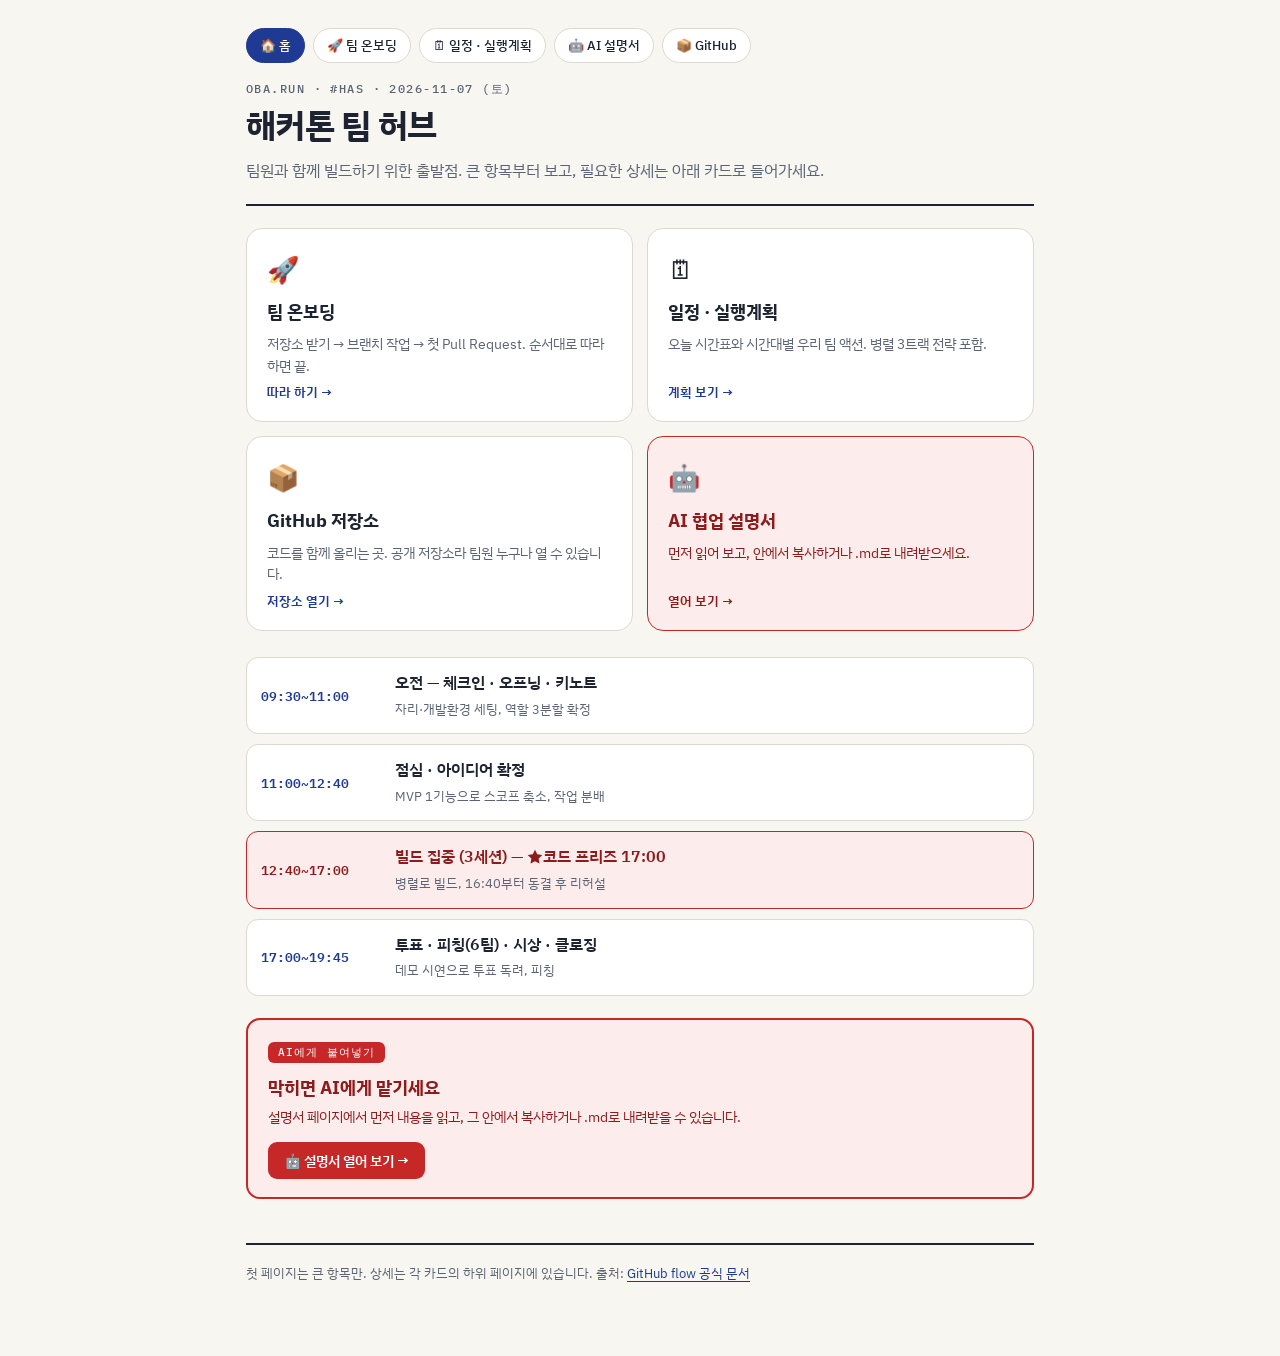
==== index.html @ a4a79255 "feat: AI 설명서를 보기 페이지(guide.html)로 분리, 다운로드는 페이지 안에서 - 홈 카드·AI 블록은 guide.html로 이동(바로 다운로드 제거) - guide" ====
<!doctype html>
<html lang="ko">
<head>
<meta charset="utf-8">
<meta name="viewport" content="width=device-width, initial-scale=1, viewport-fit=cover">
<title>해커톤 팀 허브</title>
<link rel="stylesheet" href="https://fonts.googleapis.com/css2?family=IBM+Plex+Sans+KR:wght@400;500;600;700&family=IBM+Plex+Mono:wght@400;500&display=swap">
<link rel="stylesheet" href="styles.css">
</head>
<body>
<div class="wrap">
  <nav class="nav">
    <a class="cur" href="index.html">🏠 홈</a>
    <a href="onboarding.html">🚀 팀 온보딩</a>
    <a href="schedule.html">🗓 일정 · 실행계획</a>
    <a href="guide.html">🤖 AI 설명서</a>
    <a href="https://github.com/suneside/20261107-hackathon" target="_blank" rel="noopener">📦 GitHub</a>
  </nav>

  <header class="pg">
    <p class="eyebrow">OBA.RUN · #HAS · 2026-11-07 (토)</p>
    <h1>해커톤 팀 허브</h1>
    <p class="lead">팀원과 함께 빌드하기 위한 출발점. 큰 항목부터 보고, 필요한 상세는 아래 카드로 들어가세요.</p>
  </header>

  <!-- 큰 항목 카드 -->
  <div class="cards">
    <a class="card" href="onboarding.html">
      <span class="ic">🚀</span>
      <span class="t">팀 온보딩</span>
      <span class="d">저장소 받기 → 브랜치 작업 → 첫 Pull Request. 순서대로 따라 하면 끝.</span>
      <span class="go">따라 하기 →</span>
    </a>
    <a class="card" href="schedule.html">
      <span class="ic">🗓</span>
      <span class="t">일정 · 실행계획</span>
      <span class="d">오늘 시간표와 시간대별 우리 팀 액션. 병렬 3트랙 전략 포함.</span>
      <span class="go">계획 보기 →</span>
    </a>
    <a class="card" href="https://github.com/suneside/20261107-hackathon" target="_blank" rel="noopener">
      <span class="ic">📦</span>
      <span class="t">GitHub 저장소</span>
      <span class="d">코드를 함께 올리는 곳. 공개 저장소라 팀원 누구나 열 수 있습니다.</span>
      <span class="go">저장소 열기 →</span>
    </a>
    <a class="card redcard" href="guide.html">
      <span class="ic">🤖</span>
      <span class="t">AI 협업 설명서</span>
      <span class="d">먼저 읽어 보고, 안에서 복사하거나 .md로 내려받으세요.</span>
      <span class="go">열어 보기 →</span>
    </a>
  </div>

  <!-- 오늘 큰 흐름 4단계 -->
  <div class="phases">
    <div class="phase">
      <span class="tm">09:30~11:00</span>
      <span><span class="lb">오전 — 체크인 · 오프닝 · 키노트</span><br><span class="sub">자리·개발환경 세팅, 역할 3분할 확정</span></span>
    </div>
    <div class="phase">
      <span class="tm">11:00~12:40</span>
      <span><span class="lb">점심 · 아이디어 확정</span><br><span class="sub">MVP 1기능으로 스코프 축소, 작업 분배</span></span>
    </div>
    <div class="phase freeze">
      <span class="tm">12:40~17:00</span>
      <span><span class="lb">빌드 집중 (3세션) — ★코드 프리즈 17:00</span><br><span class="sub">병렬로 빌드, 16:40부터 동결 후 리허설</span></span>
    </div>
    <div class="phase">
      <span class="tm">17:00~19:45</span>
      <span><span class="lb">투표 · 피칭(6팀) · 시상 · 클로징</span><br><span class="sub">데모 시연으로 투표 독려, 피칭</span></span>
    </div>
  </div>

  <!-- AI 설명서 복사 -->
  <div class="ai">
    <span class="tag">AI에게 붙여넣기</span>
    <h2>막히면 AI에게 맡기세요</h2>
    <p>설명서 페이지에서 먼저 내용을 읽고, 그 안에서 복사하거나 .md로 내려받을 수 있습니다.</p>
    <div class="btns">
      <a class="dl" href="guide.html" style="background:var(--red);color:#fff;border:none">🤖 설명서 열어 보기 →</a>
    </div>
  </div>

  <div class="foot">첫 페이지는 큰 항목만. 상세는 각 카드의 하위 페이지에 있습니다. 출처: <a href="https://docs.github.com/en/get-started/using-github/github-flow" target="_blank" rel="noopener">GitHub flow 공식 문서</a></div>
</div>

</body>
</html>
---- styles.css ----
:root{
  --bg:#f7f6f1;--paper:#ffffff;--soft:#f1f0ea;--fg:#1d2330;--muted:#5b6474;--line:#dcd9cf;
  --ink:#1f3a93;--ink-soft:#e6ebf8;--ok:#2a9d5c;--build:#1f7a8c;
  --red:#c62828;--red-soft:#fdecec;--red-ink:#8e1b1b;
  --code-bg:#1d2330;--code-fg:#e9ecf2;--code-cmt:#8d97a8;
  --fb:"IBM Plex Sans KR","Apple SD Gothic Neo","Noto Sans KR",system-ui,sans-serif;
  --fm:"IBM Plex Mono","SF Mono",Menlo,monospace;
}
@media (prefers-color-scheme:dark){:root{
  --bg:#14171e;--paper:#1c212b;--soft:#1a1f28;--fg:#e8eaf0;--muted:#9aa3b5;--line:#2f3542;
  --ink:#8fa8ff;--ink-soft:#232b40;--ok:#4bbd7c;--build:#4bc0d9;
  --red:#ff7a7a;--red-soft:#3a2020;--red-ink:#ffb0b0;
  --code-bg:#0f1116;--code-fg:#e9ecf2;--code-cmt:#7d8698;color-scheme:dark;
}}
*{box-sizing:border-box}
body{margin:0;background:var(--bg);color:var(--fg);font-family:var(--fb);font-size:16px;line-height:1.6}
.wrap{max-width:820px;margin:0 auto;padding:28px max(16px,env(safe-area-inset-left,0px)) 72px}
a{color:var(--ink);text-underline-offset:3px}
p{margin:0}
h1{font-size:clamp(26px,5vw,34px);font-weight:700;letter-spacing:-.02em;margin:0 0 6px;text-wrap:balance}
h2{font-size:21px;font-weight:700;margin:0 0 12px}
.eyebrow{font:500 12px var(--fm);letter-spacing:.12em;text-transform:uppercase;color:var(--muted)}
.lead{color:var(--muted);max-width:60ch}
/* nav */
.nav{display:flex;flex-wrap:wrap;gap:8px;align-items:center;font-size:13px;margin-bottom:18px}
.nav a{display:inline-flex;align-items:center;gap:6px;text-decoration:none;color:var(--fg);background:var(--paper);border:1px solid var(--line);border-radius:999px;padding:6px 13px;font-weight:500}
.nav a.cur{background:var(--ink);color:#fff;border-color:var(--ink)}
.nav a:hover{border-color:var(--ink)}
header.pg{border-bottom:2px solid var(--fg);padding-bottom:20px;margin-bottom:8px}
/* big cards */
.cards{display:grid;grid-template-columns:repeat(2,1fr);gap:14px;margin-top:22px}
@media (max-width:620px){.cards{grid-template-columns:1fr}}
.card{display:flex;flex-direction:column;gap:7px;text-decoration:none;color:var(--fg);background:var(--paper);border:1px solid var(--line);border-radius:16px;padding:20px;transition:transform .12s ease,border-color .12s ease}
.card:hover{transform:translateY(-2px);border-color:var(--ink)}
.card .ic{font-size:26px}
.card .t{font-size:18px;font-weight:700}
.card .d{font-size:13.5px;color:var(--muted)}
.card .go{margin-top:auto;font:600 13px var(--fb);color:var(--ink)}
.card.redcard{background:var(--red-soft);border-color:var(--red)}
.card.redcard .t{color:var(--red-ink)} .card.redcard .d{color:var(--red-ink)} .card.redcard .go{color:var(--red-ink)}
/* phase timeline */
.phases{margin-top:26px;display:grid;gap:10px}
.phase{display:grid;grid-template-columns:120px 1fr;gap:14px;align-items:center;background:var(--paper);border:1px solid var(--line);border-radius:12px;padding:12px 14px}
@media (max-width:520px){.phase{grid-template-columns:1fr;gap:4px}}
.phase .tm{font:600 13px var(--fm);color:var(--ink)}
.phase .lb{font-weight:600}
.phase .sub{font-size:13px;color:var(--muted)}
.phase.freeze{border-color:var(--red);background:var(--red-soft)}
.phase.freeze .tm,.phase.freeze .lb{color:var(--red-ink)}
/* ai block */
.ai{margin-top:22px;border:2px solid var(--red);border-radius:14px;background:var(--red-soft);padding:18px 20px}
.ai .tag{display:inline-block;font:500 11px var(--fm);letter-spacing:.1em;text-transform:uppercase;color:#fff;background:var(--red);padding:3px 10px;border-radius:6px}
.ai h2{color:var(--red-ink);margin:10px 0 4px;font-size:18px}
.ai p{color:var(--red-ink);font-size:14px}
.ai .btns{display:flex;flex-wrap:wrap;gap:10px;margin-top:14px}
.ai button,.ai a.dl{font:600 14px var(--fb);border-radius:9px;padding:9px 16px;cursor:pointer;text-decoration:none;display:inline-flex;align-items:center;gap:7px}
.ai button.copy{background:var(--red);color:#fff;border:none}
.ai a.dl{background:var(--paper);color:var(--red-ink);border:1.5px solid var(--red)}
/* steps */
.step{margin-top:24px;display:grid;grid-template-columns:38px 1fr;gap:14px}
.step .chk{grid-row:span 2}.step .chk input{width:22px;height:22px;accent-color:var(--ok);cursor:pointer;margin-top:2px}
.step h2{margin:0;font-size:19px;display:flex;gap:9px;align-items:baseline}
.step h2 .n{font:600 13px var(--fm);color:var(--ink);border:1.5px solid var(--ink);border-radius:7px;padding:1px 7px}
.step .b{margin-top:10px;display:grid;gap:10px}
.step.done h2{color:var(--muted)}.step.done h2 .n{color:var(--muted);border-color:var(--line)}
ul,ol{margin:0;padding-left:20px;display:grid;gap:5px}
.note{color:var(--muted);font-size:14px}
.code{position:relative;background:var(--code-bg);color:var(--code-fg);border-radius:8px;overflow-x:auto}
.code pre{margin:0;padding:13px 15px;font-family:var(--fm);font-size:13px;line-height:1.6;white-space:pre}
.code .c{color:var(--code-cmt)}
.code .cp{position:absolute;top:7px;right:7px;font:500 12px var(--fb);color:var(--code-fg);background:transparent;border:1px solid rgba(255,255,255,.3);border-radius:5px;padding:3px 9px;cursor:pointer}
.code .cp:hover{background:rgba(255,255,255,.14)}
code.inl{font-family:var(--fm);font-size:.88em;background:var(--paper);border:1px solid var(--line);border-radius:4px;padding:1px 5px}
.rules{margin-top:10px;display:grid;border-top:1px solid var(--line)}
.rule{padding:11px 0;border-bottom:1px solid var(--line)}.rule strong{display:block}.rule span{color:var(--muted);font-size:14px}
/* table */
.tbl{margin-top:16px;overflow-x:auto;border:1px solid var(--line);border-radius:12px}
table{border-collapse:collapse;width:100%;min-width:560px;font-size:13.5px}
th,td{text-align:left;padding:10px 12px;border-bottom:1px solid var(--line);vertical-align:top}
th{background:var(--ink);color:#fff;font-weight:600;position:sticky;top:0}
tr:last-child td{border-bottom:none}
td.tm{font:600 12.5px var(--fm);white-space:nowrap;color:var(--ink)}
tr.build td{background:color-mix(in srgb,var(--build) 9%,var(--paper))}
tr.freeze td{background:var(--red-soft)} tr.freeze td.tm{color:var(--red-ink)}
tr.meal td{background:var(--soft)}
.badge{display:inline-block;font:600 11px var(--fb);padding:2px 8px;border-radius:999px;background:var(--ink-soft);color:var(--ink)}
.badge.b{background:color-mix(in srgb,var(--build) 18%,transparent);color:var(--build)}
.badge.f{background:var(--red);color:#fff}
.callout{margin-top:18px;background:var(--ink-soft);border-left:4px solid var(--ink);border-radius:10px;padding:14px 16px}
.callout h2{font-size:16px;margin:0 0 8px}
.tracks{display:grid;gap:8px}
.track{display:grid;grid-template-columns:70px 1fr;gap:10px;font-size:13.5px}
.track b{color:var(--ink)}
.foot{margin-top:44px;padding-top:18px;border-top:2px solid var(--fg);color:var(--muted);font-size:13px}
/* 일정: 꼭할것(빨강) / 병렬 */
.legend{display:flex;flex-wrap:wrap;gap:14px;margin-top:16px;font-size:13px;color:var(--muted)}
.legend b{color:var(--fg)}
.lg{display:inline-flex;align-items:center;gap:6px}
.lg .sw{width:14px;height:14px;border-radius:4px;display:inline-block}
td.must{color:var(--red);font-weight:700}
td.must .m0{color:var(--muted);font-weight:400}
.par{display:inline-block;font:600 11.5px var(--fb);padding:2px 9px;border-radius:999px;background:color-mix(in srgb,var(--build) 16%,transparent);color:var(--build);margin:2px 4px 2px 0}
td.parcell{color:var(--muted)}
.crit{background:var(--red);color:#fff;font:700 11px var(--fb);padding:2px 8px;border-radius:999px;margin-left:4px}
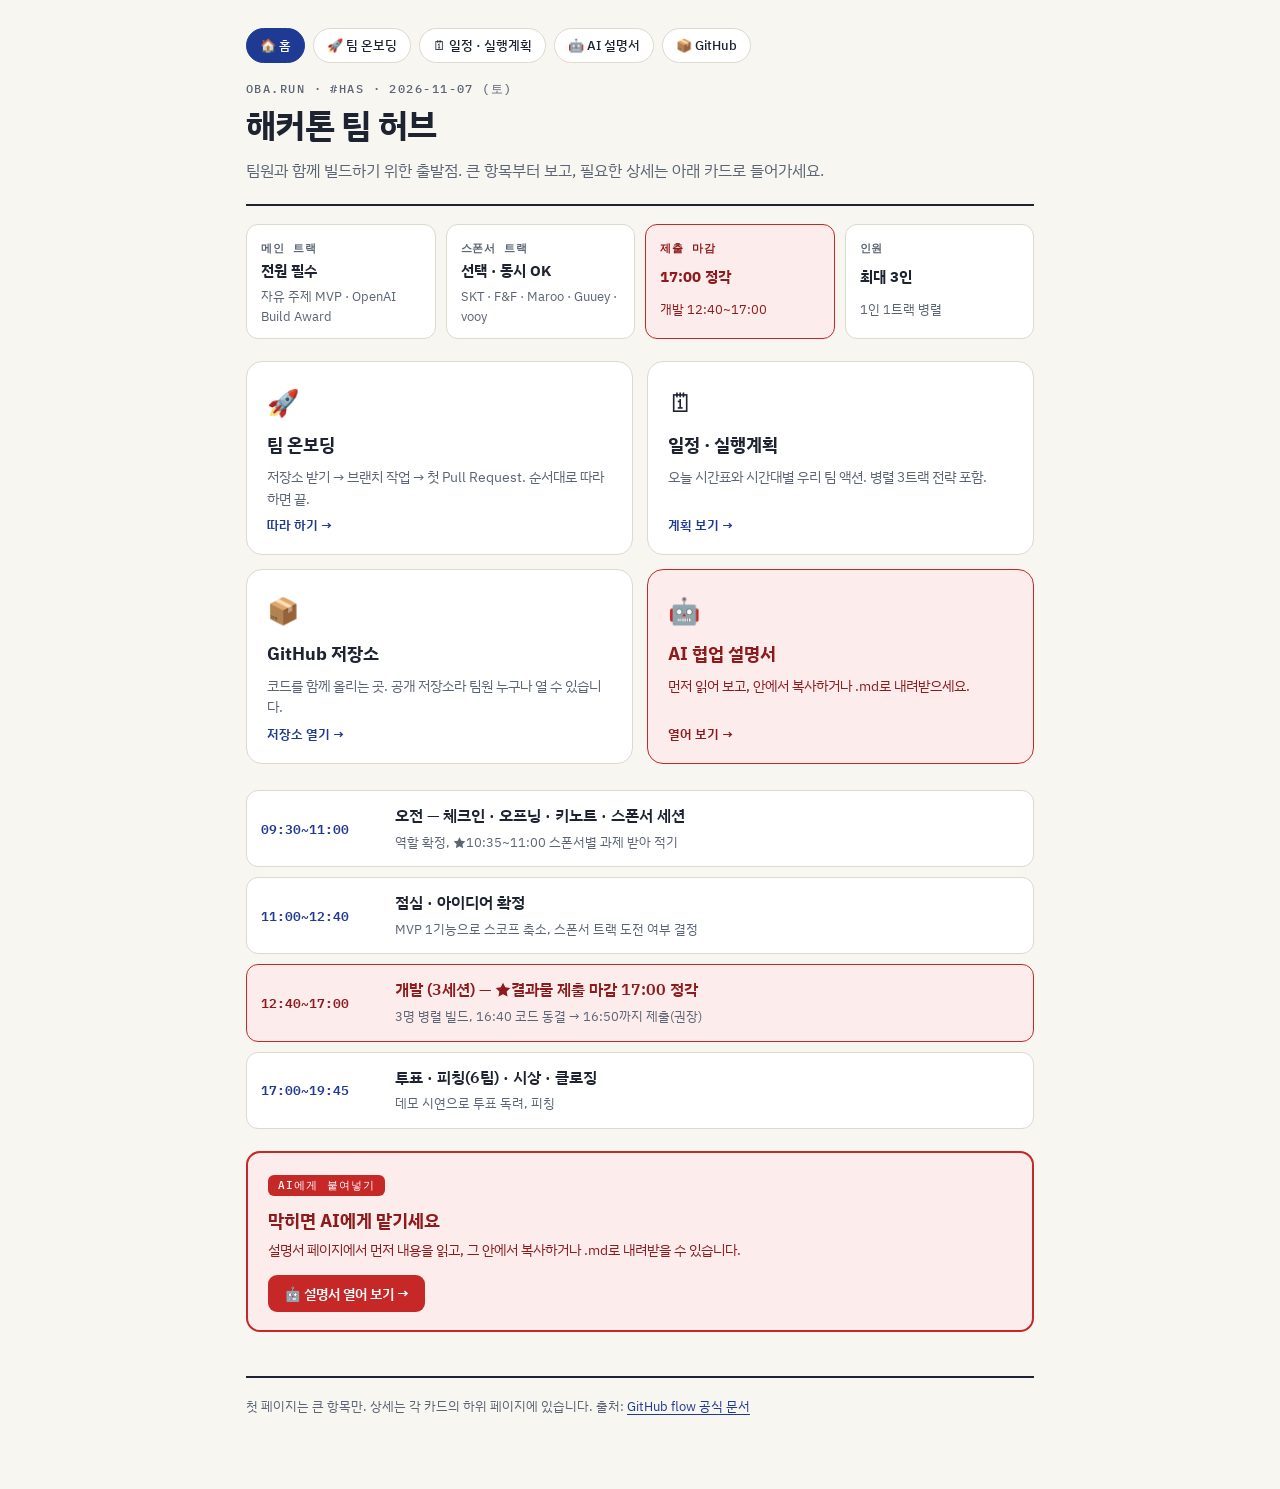
==== commit 0cb214d6: "feat: 빌드 가이드 반영해 계획 재수립(트랙 2개·17:00 정각 제출·최대 3인) - 홈: 핵심 규칙 4타일, 오전/점심/개발 단계 문구 갱신 - 일정: 메인·스폰서 트랙 박" ====
--- a/index.html
+++ b/index.html
@@ -22,6 +22,14 @@
     <h1>해커톤 팀 허브</h1>
     <p class="lead">팀원과 함께 빌드하기 위한 출발점. 큰 항목부터 보고, 필요한 상세는 아래 카드로 들어가세요.</p>
   </header>
+
+  <!-- 핵심 규칙 4개 -->
+  <div class="facts">
+    <div class="fact"><span class="k">메인 트랙</span><span class="v">전원 필수</span><span class="s">자유 주제 MVP · OpenAI Build Award</span></div>
+    <div class="fact"><span class="k">스폰서 트랙</span><span class="v">선택 · 동시 OK</span><span class="s">SKT · F&amp;F · Maroo · Guuey · vooy</span></div>
+    <div class="fact hot"><span class="k">제출 마감</span><span class="v">17:00 정각</span><span class="s">개발 12:40~17:00</span></div>
+    <div class="fact"><span class="k">인원</span><span class="v">최대 3인</span><span class="s">1인 1트랙 병렬</span></div>
+  </div>
 
   <!-- 큰 항목 카드 -->
   <div class="cards">
@@ -55,15 +63,15 @@
   <div class="phases">
     <div class="phase">
       <span class="tm">09:30~11:00</span>
-      <span><span class="lb">오전 — 체크인 · 오프닝 · 키노트</span><br><span class="sub">자리·개발환경 세팅, 역할 3분할 확정</span></span>
+      <span><span class="lb">오전 — 체크인 · 오프닝 · 키노트 · 스폰서 세션</span><br><span class="sub">역할 확정, ★10:35~11:00 스폰서별 과제 받아 적기</span></span>
     </div>
     <div class="phase">
       <span class="tm">11:00~12:40</span>
-      <span><span class="lb">점심 · 아이디어 확정</span><br><span class="sub">MVP 1기능으로 스코프 축소, 작업 분배</span></span>
+      <span><span class="lb">점심 · 아이디어 확정</span><br><span class="sub">MVP 1기능으로 스코프 축소, 스폰서 트랙 도전 여부 결정</span></span>
     </div>
     <div class="phase freeze">
       <span class="tm">12:40~17:00</span>
-      <span><span class="lb">빌드 집중 (3세션) — ★코드 프리즈 17:00</span><br><span class="sub">병렬로 빌드, 16:40부터 동결 후 리허설</span></span>
+      <span><span class="lb">개발 (3세션) — ★결과물 제출 마감 17:00 정각</span><br><span class="sub">3명 병렬 빌드, 16:40 코드 동결 → 16:50까지 제출(권장)</span></span>
     </div>
     <div class="phase">
       <span class="tm">17:00~19:45</span>
--- a/styles.css
+++ b/styles.css
@@ -102,3 +102,23 @@
 .par{display:inline-block;font:600 11.5px var(--fb);padding:2px 9px;border-radius:999px;background:color-mix(in srgb,var(--build) 16%,transparent);color:var(--build);margin:2px 4px 2px 0}
 td.parcell{color:var(--muted)}
 .crit{background:var(--red);color:#fff;font:700 11px var(--fb);padding:2px 8px;border-radius:999px;margin-left:4px}
+/* 규칙 타일 · 트랙 · 결정 박스 */
+.facts{display:grid;grid-template-columns:repeat(4,1fr);gap:10px;margin-top:18px}
+@media (max-width:700px){.facts{grid-template-columns:repeat(2,1fr)}}
+.fact{background:var(--paper);border:1px solid var(--line);border-radius:12px;padding:12px 14px;display:grid;gap:3px;min-width:0}
+.fact .k{font:600 11px var(--fm);letter-spacing:.08em;text-transform:uppercase;color:var(--muted)}
+.fact .v{font-weight:700;font-size:15px}
+.fact .s{font-size:12.5px;color:var(--muted)}
+.fact.hot{border-color:var(--red);background:var(--red-soft)}
+.fact.hot .v,.fact.hot .k,.fact.hot .s{color:var(--red-ink)}
+.trackbox{margin-top:18px;display:grid;grid-template-columns:1fr 1fr;gap:12px}
+@media (max-width:620px){.trackbox{grid-template-columns:1fr}}
+.tk{background:var(--paper);border:1px solid var(--line);border-radius:12px;padding:14px 16px;display:grid;gap:7px;min-width:0}
+.tk .h{font-weight:700}
+.tk .tag2{display:inline-block;font:600 11px var(--fb);padding:2px 8px;border-radius:999px;background:var(--ink-soft);color:var(--ink);margin-left:4px}
+.tk p{font-size:14px;color:var(--muted)}
+.chips{display:flex;flex-wrap:wrap;gap:6px}
+.chip{font:600 12.5px var(--fb);padding:3px 10px;border-radius:999px;border:1px solid var(--line);background:var(--soft)}
+.decide{margin-top:16px;border:2px dashed var(--red);border-radius:12px;padding:14px 16px;background:var(--paper)}
+.decide h2{font-size:16px;color:var(--red-ink);margin:0 0 8px}
+.decide li{font-size:14px}
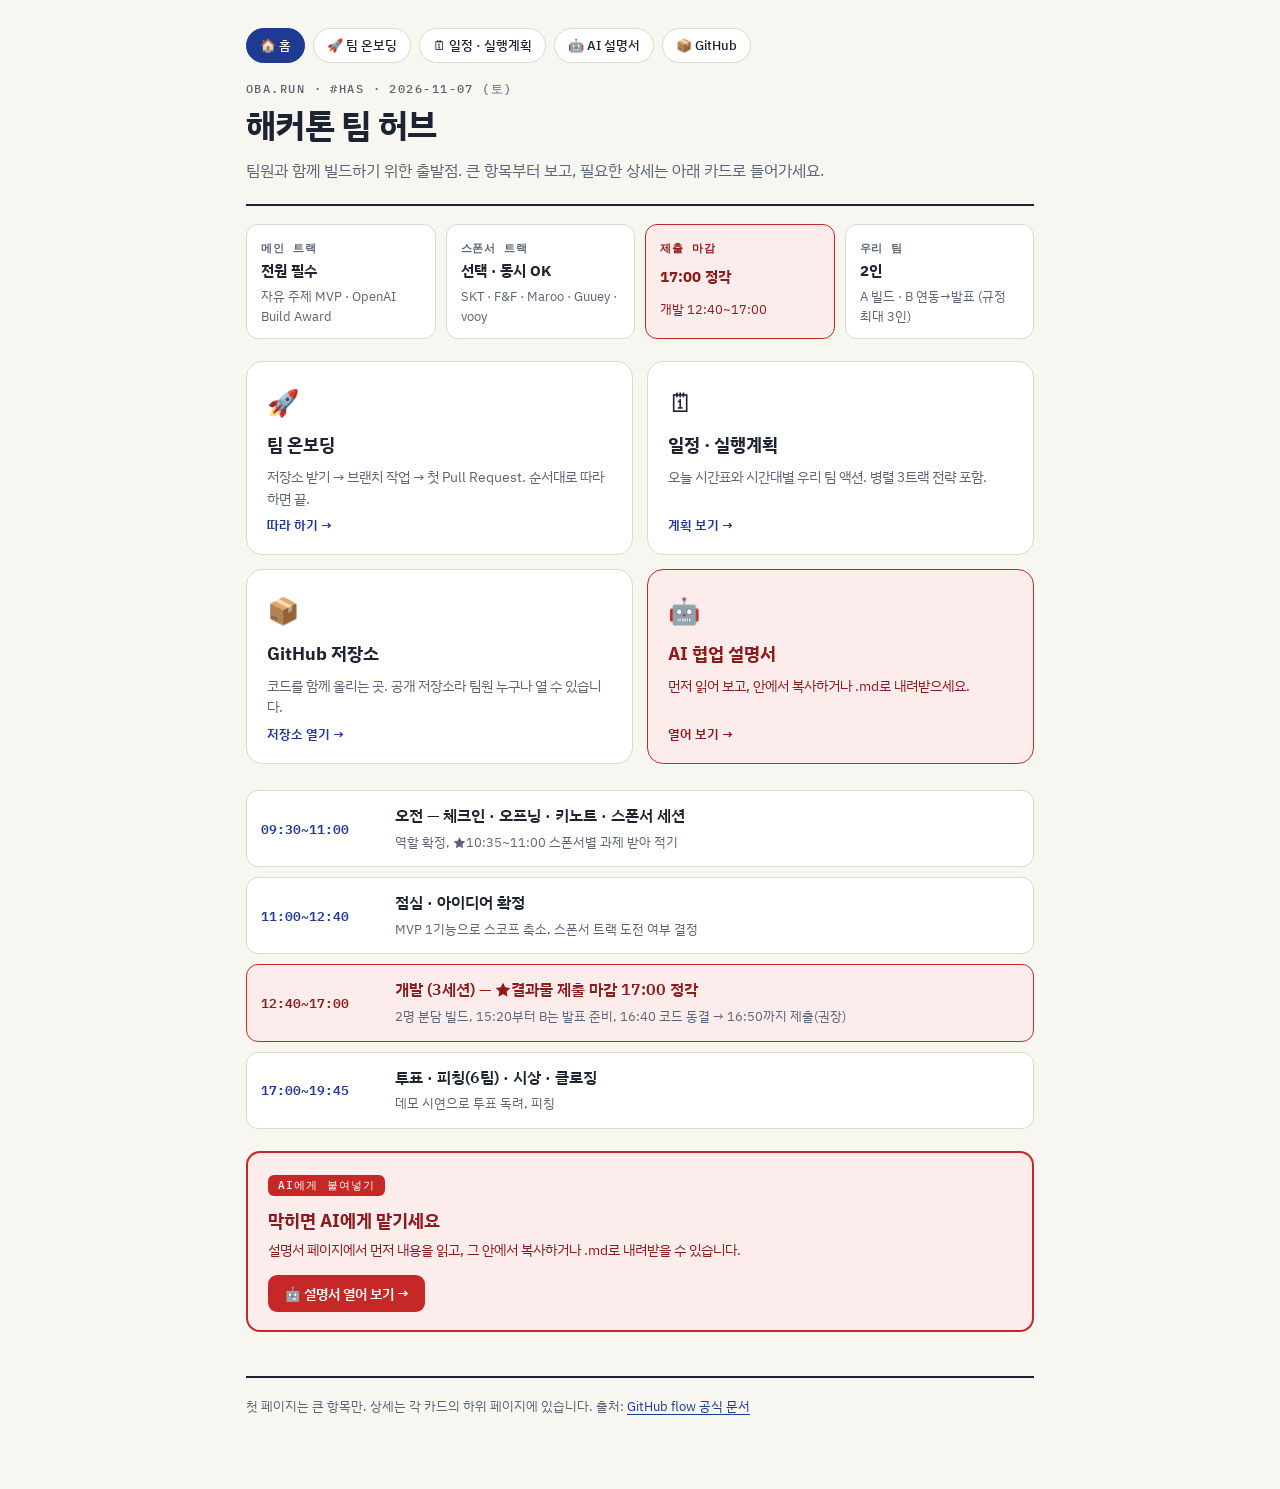
==== commit ccb5b3e2: "feat: 2인 팀 기준으로 역할·시간대별 분담 재수립 - A 빌드 / B 연동→15:20부터 발표 준비 - 언컨퍼런스 참관 생략, 둘 다 빌드 - 홈 인원 타일·개발 단계 문구 " ====
--- a/index.html
+++ b/index.html
@@ -28,7 +28,7 @@
     <div class="fact"><span class="k">메인 트랙</span><span class="v">전원 필수</span><span class="s">자유 주제 MVP · OpenAI Build Award</span></div>
     <div class="fact"><span class="k">스폰서 트랙</span><span class="v">선택 · 동시 OK</span><span class="s">SKT · F&amp;F · Maroo · Guuey · vooy</span></div>
     <div class="fact hot"><span class="k">제출 마감</span><span class="v">17:00 정각</span><span class="s">개발 12:40~17:00</span></div>
-    <div class="fact"><span class="k">인원</span><span class="v">최대 3인</span><span class="s">1인 1트랙 병렬</span></div>
+    <div class="fact"><span class="k">우리 팀</span><span class="v">2인</span><span class="s">A 빌드 · B 연동→발표 (규정 최대 3인)</span></div>
   </div>
 
   <!-- 큰 항목 카드 -->
@@ -71,7 +71,7 @@
     </div>
     <div class="phase freeze">
       <span class="tm">12:40~17:00</span>
-      <span><span class="lb">개발 (3세션) — ★결과물 제출 마감 17:00 정각</span><br><span class="sub">3명 병렬 빌드, 16:40 코드 동결 → 16:50까지 제출(권장)</span></span>
+      <span><span class="lb">개발 (3세션) — ★결과물 제출 마감 17:00 정각</span><br><span class="sub">2명 분담 빌드, 15:20부터 B는 발표 준비, 16:40 코드 동결 → 16:50까지 제출(권장)</span></span>
     </div>
     <div class="phase">
       <span class="tm">17:00~19:45</span>
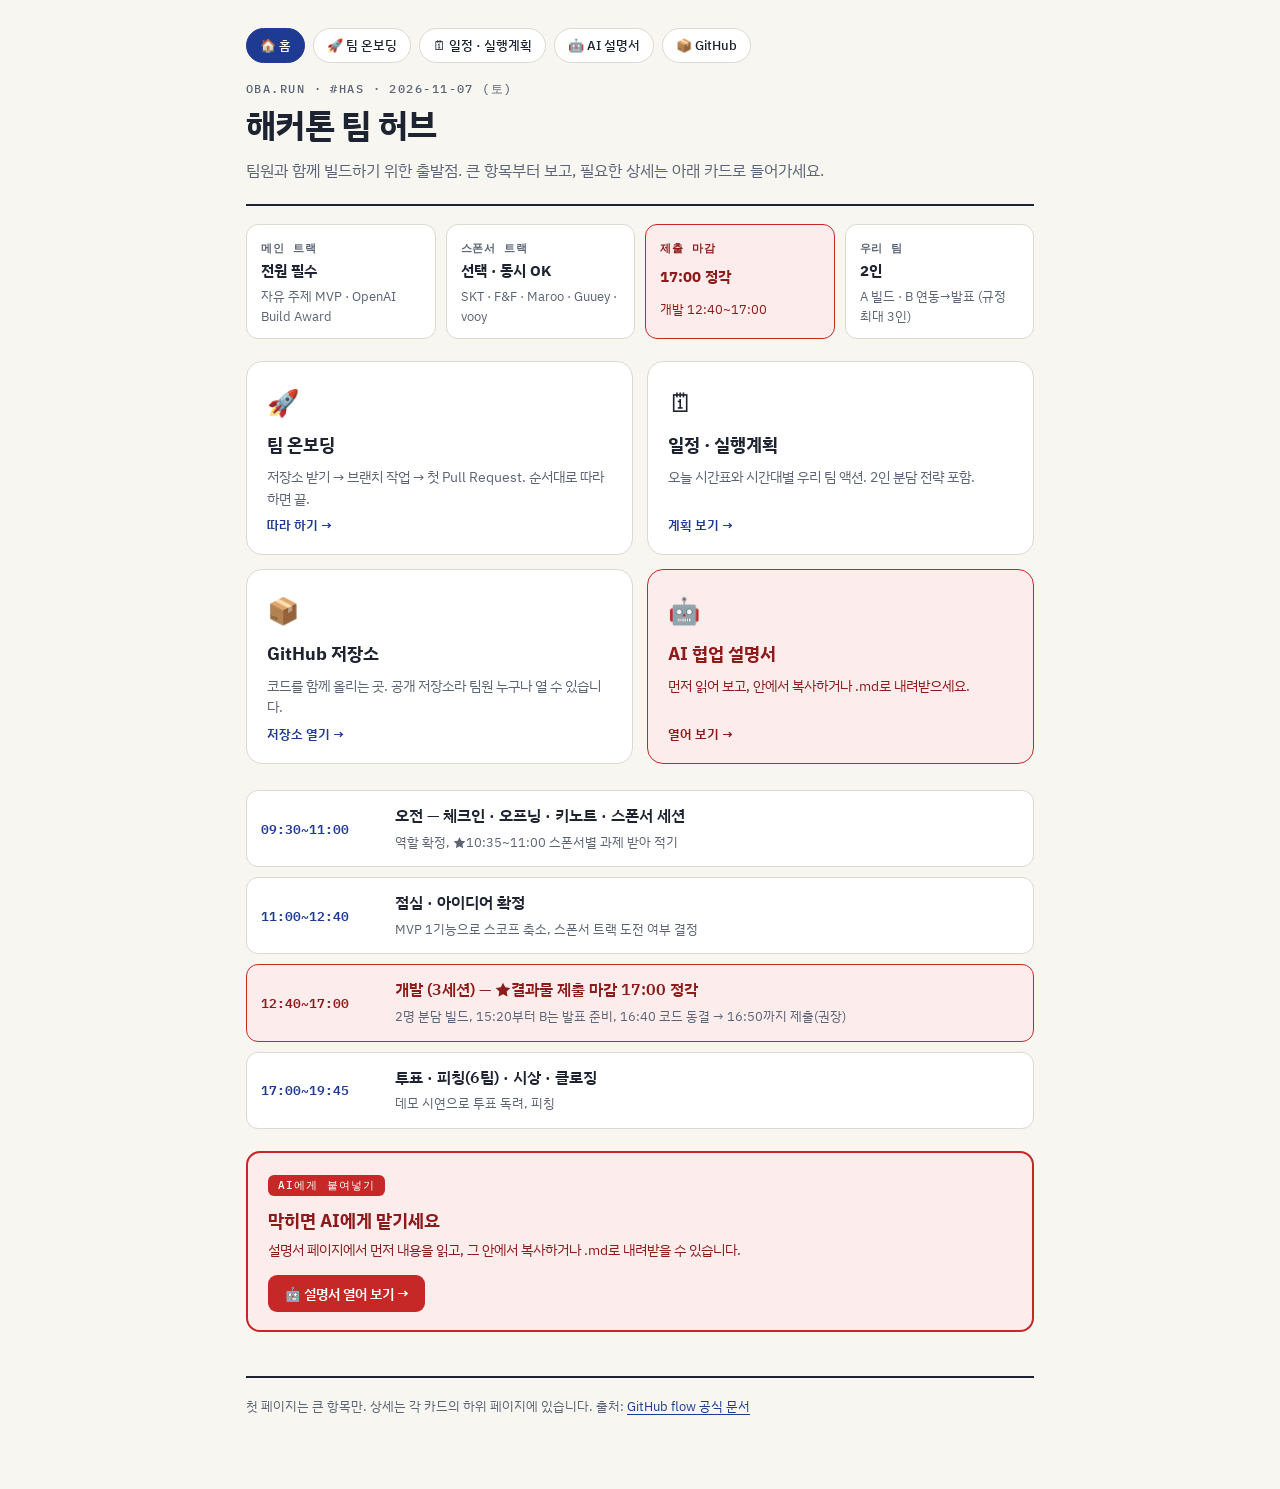
==== commit d3d2a012: "fix: 홈 카드 문구 2인 분담으로 수정 Co-Authored-By: Claude Opus 5.5 <noreply@anthropic.com>" ====
--- a/index.html
+++ b/index.html
@@ -42,7 +42,7 @@
     <a class="card" href="schedule.html">
       <span class="ic">🗓</span>
       <span class="t">일정 · 실행계획</span>
-      <span class="d">오늘 시간표와 시간대별 우리 팀 액션. 병렬 3트랙 전략 포함.</span>
+      <span class="d">오늘 시간표와 시간대별 우리 팀 액션. 2인 분담 전략 포함.</span>
       <span class="go">계획 보기 →</span>
     </a>
     <a class="card" href="https://github.com/suneside/20261107-hackathon" target="_blank" rel="noopener">
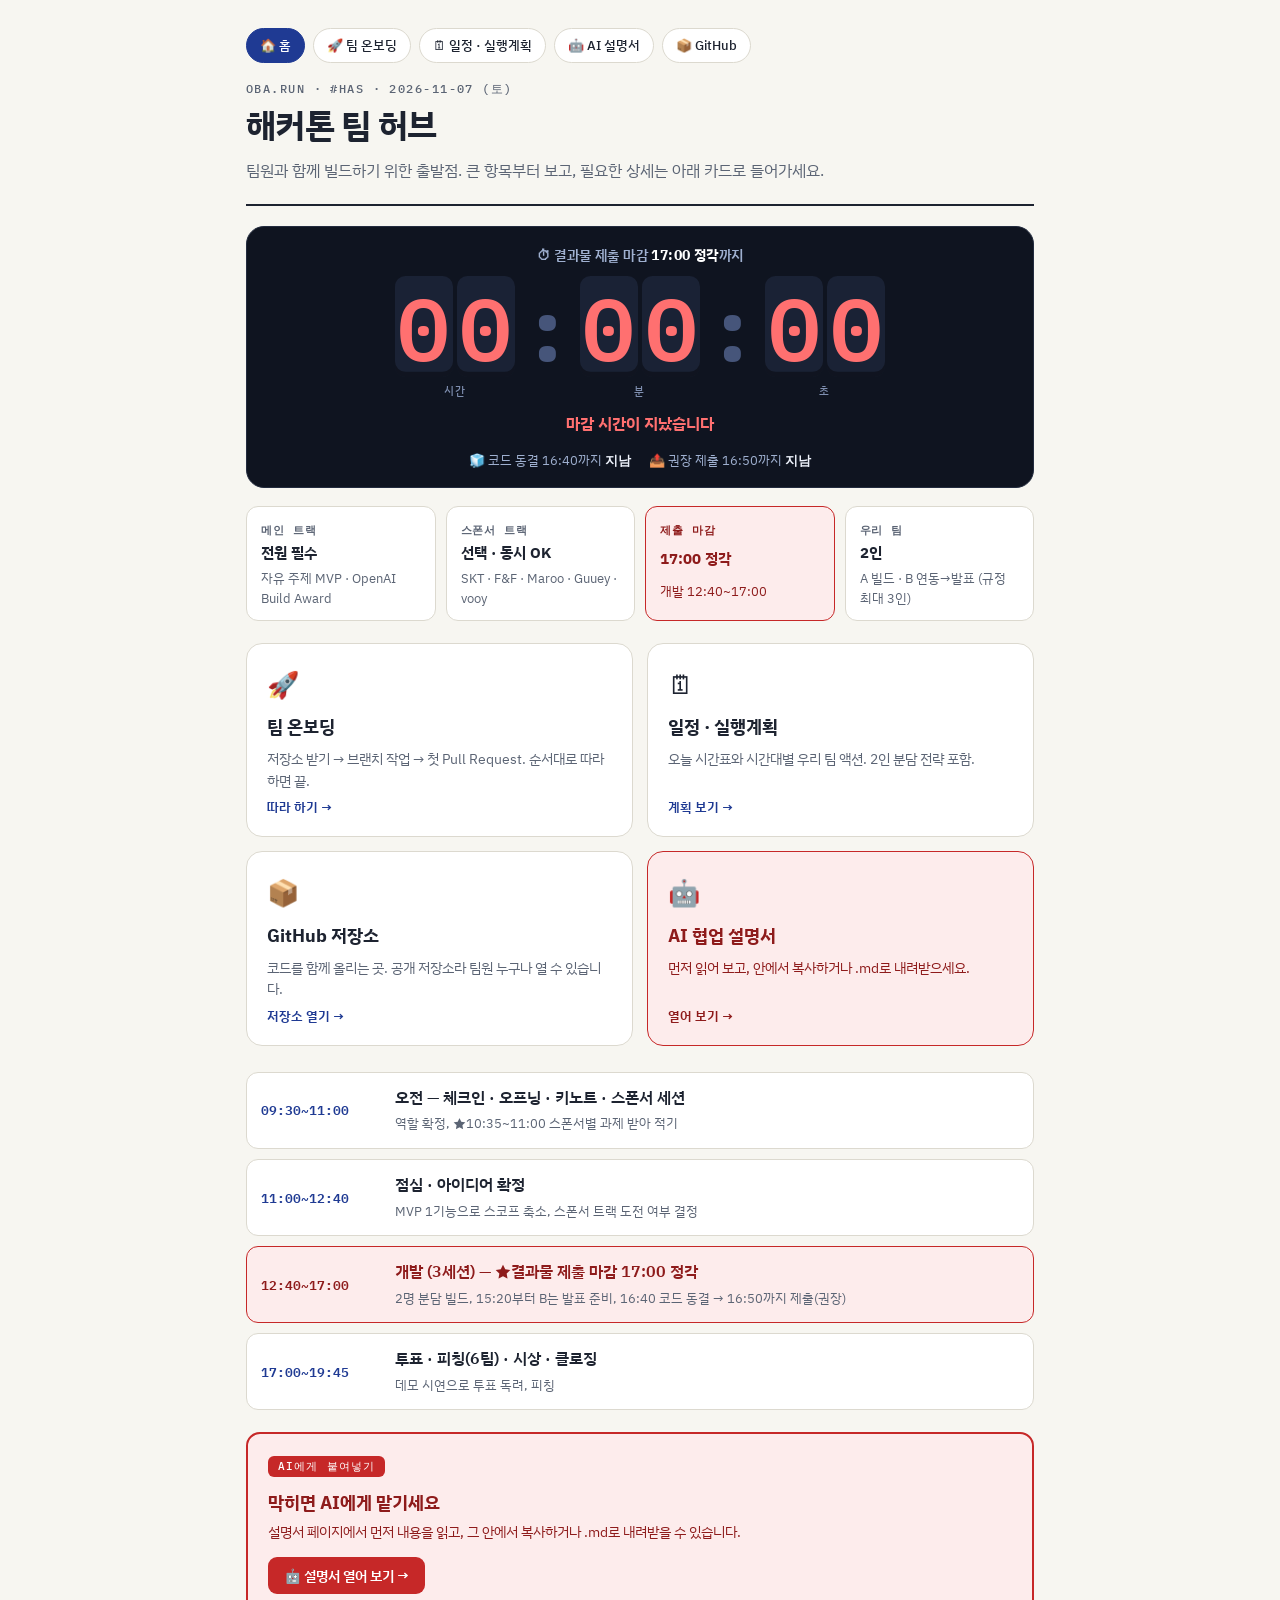
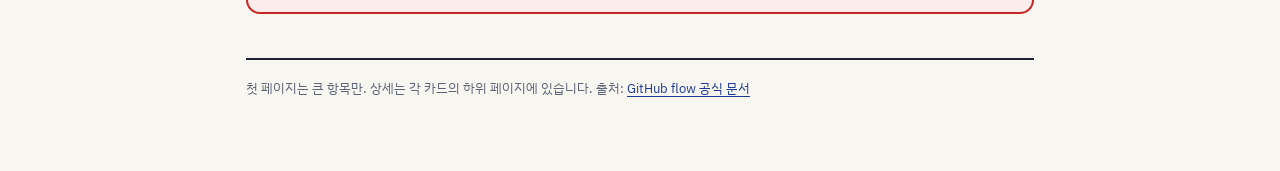
==== commit 295f6479: "feat: 제출 마감(17:00 KST) 초단위 카운트다운 추가 - 홈: 숫자가 굴러가는 전광판 타이머 + 16:40 동결·16:50 제출 보조 표시 - 60분 전 노랑, 10분 " ====
--- a/index.html
+++ b/index.html
@@ -22,6 +22,23 @@
     <h1>해커톤 팀 허브</h1>
     <p class="lead">팀원과 함께 빌드하기 위한 출발점. 큰 항목부터 보고, 필요한 상세는 아래 카드로 들어가세요.</p>
   </header>
+
+  <!-- 마감 타이머 -->
+  <section class="deadline" role="timer" aria-label="결과물 제출 마감 17:00 정각까지 남은 시간">
+    <span class="dl-k">⏱ 결과물 제출 마감 <b>17:00 정각</b>까지</span>
+    <div class="odo" data-countdown>
+      <span class="grp"><span data-g="h"></span><span class="u">시간</span></span>
+      <span class="sep">:</span>
+      <span class="grp"><span data-g="m"></span><span class="u">분</span></span>
+      <span class="sep">:</span>
+      <span class="grp"><span data-g="s"></span><span class="u">초</span></span>
+    </div>
+    <p class="dl-over" id="dl-over" hidden>마감 시간이 지났습니다</p>
+    <div class="dl-ms">
+      <span>🧊 코드 동결 16:40까지 <b id="ms-freeze">--:--:--</b></span>
+      <span>📤 권장 제출 16:50까지 <b id="ms-submit">--:--:--</b></span>
+    </div>
+  </section>
 
   <!-- 핵심 규칙 4개 -->
   <div class="facts">
@@ -92,5 +109,6 @@
   <div class="foot">첫 페이지는 큰 항목만. 상세는 각 카드의 하위 페이지에 있습니다. 출처: <a href="https://docs.github.com/en/get-started/using-github/github-flow" target="_blank" rel="noopener">GitHub flow 공식 문서</a></div>
 </div>
 
+<script src="timer.js"></script>
 </body>
 </html>
--- a/styles.css
+++ b/styles.css
@@ -122,3 +122,26 @@
 .decide{margin-top:16px;border:2px dashed var(--red);border-radius:12px;padding:14px 16px;background:var(--paper)}
 .decide h2{font-size:16px;color:var(--red-ink);margin:0 0 8px}
 .decide li{font-size:14px}
+/* 마감 타이머 (전광판: 두 테마 공통 어두운 패널) */
+.deadline{margin-top:20px;background:#0f1420;color:#eef2fb;border:1px solid #232c3f;border-radius:18px;padding:18px 16px 16px;display:grid;gap:12px;justify-items:center;transition:box-shadow .3s ease}
+.deadline .dl-k{font:600 13.5px var(--fb);letter-spacing:.03em;color:#9fb0d0}
+.deadline .dl-k b{color:#fff}
+.odo{display:flex;align-items:flex-start;justify-content:center;gap:6px}
+.odo .grp{display:grid;justify-items:center;gap:6px}
+.odo [data-g]{display:flex;gap:4px}
+.odo .u{font:500 11px var(--fb);letter-spacing:.12em;color:#7f8fb0}
+.odo .sep{font:600 clamp(40px,11vw,88px)/1.15 var(--fm);color:#46557a}
+.odo-d{display:inline-block;height:1.15em;width:.66em;overflow:hidden;background:#1a2235;border-radius:.12em;font:600 clamp(40px,11vw,88px)/1.15 var(--fm);color:#f4f7ff;text-align:center;box-shadow:inset 0 -.06em 0 rgba(0,0,0,.4)}
+.odo-strip{display:flex;flex-direction:column;transition:transform .55s cubic-bezier(.18,.89,.32,1.15)}
+.odo-strip>span{display:block;height:1.15em;line-height:1.15em}
+.deadline.warn .odo-d{color:#ffcf5c}
+.deadline.crit{border-color:#ff5a5a;box-shadow:0 0 0 3px rgba(255,90,90,.28)}
+.deadline.crit .odo-d,.deadline.over .odo-d{color:#ff7070}
+@media (prefers-reduced-motion:no-preference){.deadline.crit{animation:dlpulse 1s ease-in-out infinite}}
+@keyframes dlpulse{50%{box-shadow:0 0 0 8px rgba(255,90,90,.12)}}
+@media (prefers-reduced-motion:reduce){.odo-strip{transition:none}}
+.dl-ms{display:flex;flex-wrap:wrap;justify-content:center;gap:6px 18px;font-size:13px;color:#9fb0d0}
+.dl-ms b{font:600 13px var(--fm);color:#eef2fb;font-variant-numeric:tabular-nums}
+.dl-over{margin:0;font-weight:700;color:#ff7070}
+.nav a.dl-chip{margin-left:auto;background:#0f1420;color:#eef2fb;border-color:#0f1420}
+.nav a.dl-chip b{font:600 13px var(--fm);font-variant-numeric:tabular-nums}
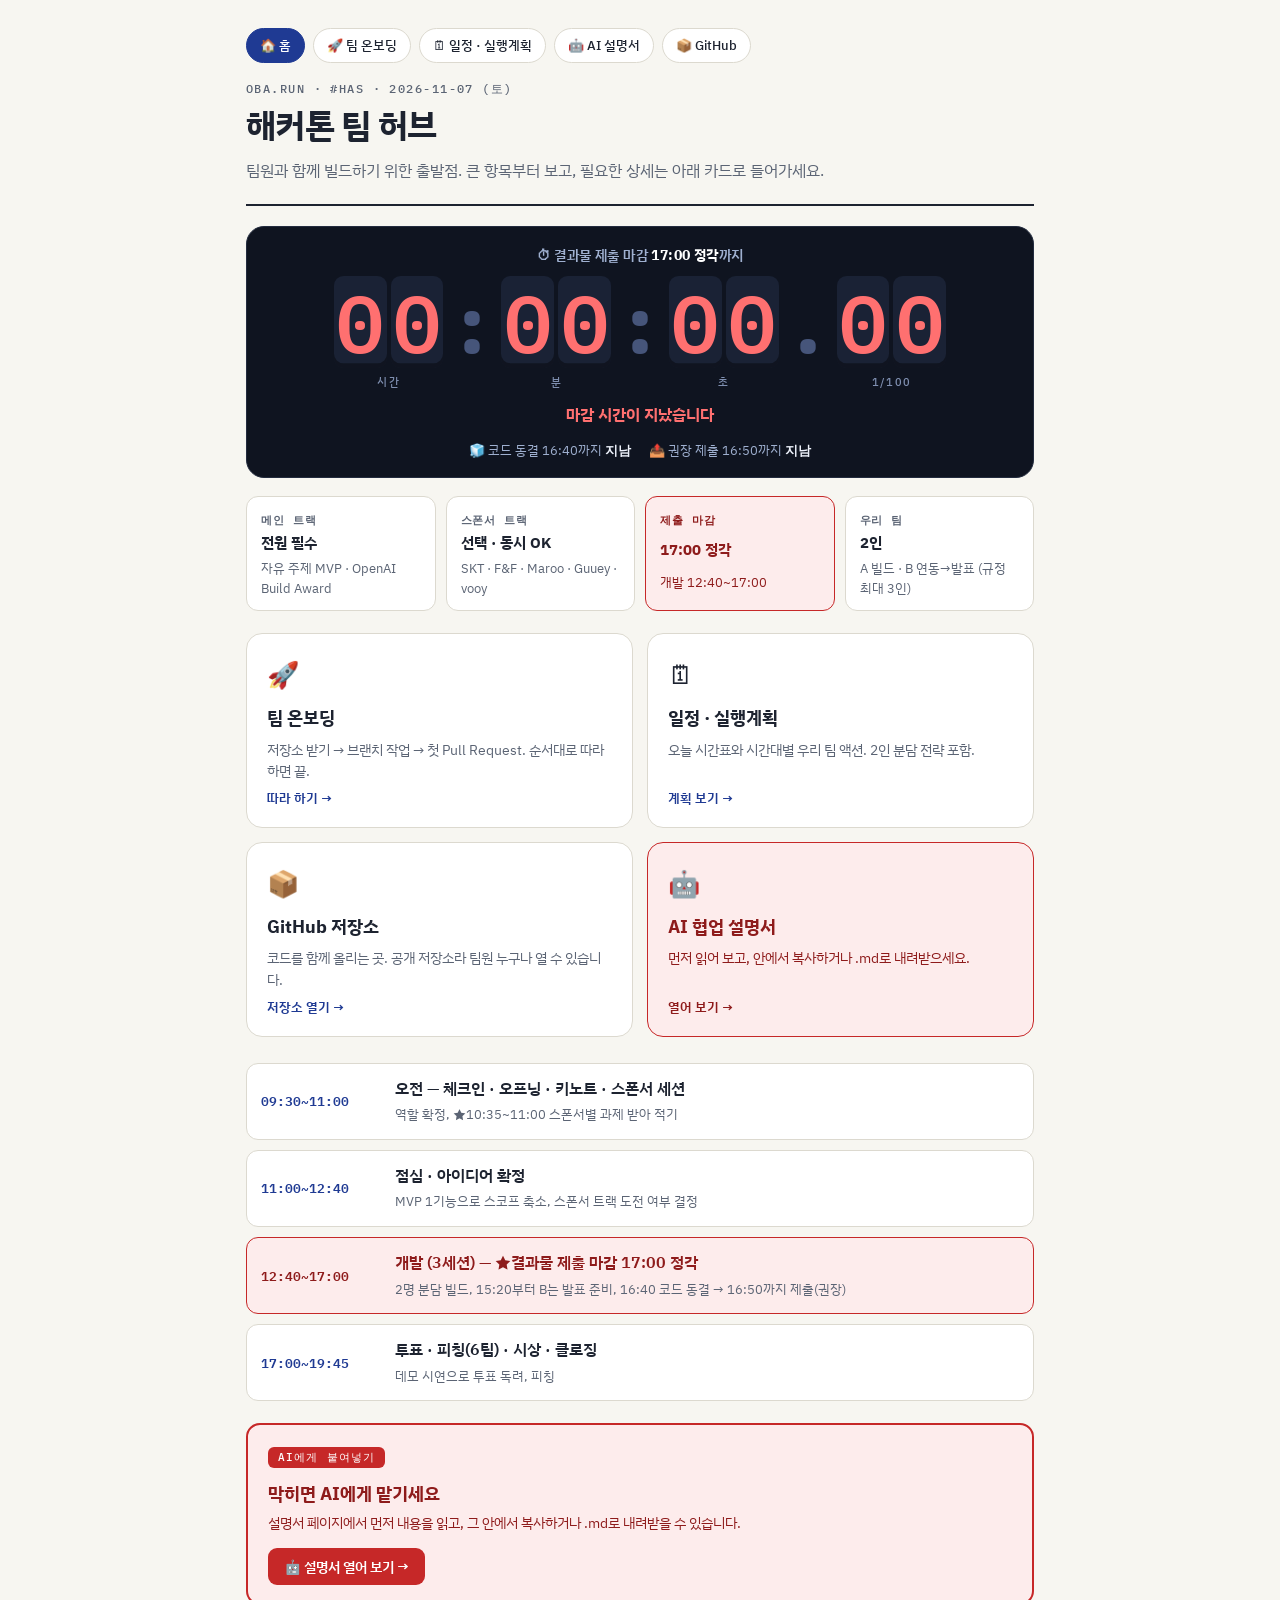
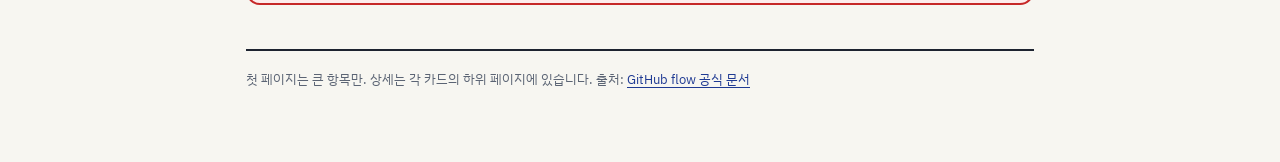
==== commit 55b1ff91: "feat: 마감 타이머 1/100초 단위로 회전 - HH:MM:SS.cc 8자리, 1/100초는 매 프레임(requestAnimationFrame) 갱신 - 10분의 1초·100분" ====
--- a/index.html
+++ b/index.html
@@ -32,6 +32,8 @@
       <span class="grp"><span data-g="m"></span><span class="u">분</span></span>
       <span class="sep">:</span>
       <span class="grp"><span data-g="s"></span><span class="u">초</span></span>
+      <span class="sep">.</span>
+      <span class="grp cs"><span data-g="c"></span><span class="u">1/100</span></span>
     </div>
     <p class="dl-over" id="dl-over" hidden>마감 시간이 지났습니다</p>
     <div class="dl-ms">
--- a/styles.css
+++ b/styles.css
@@ -126,12 +126,12 @@
 .deadline{margin-top:20px;background:#0f1420;color:#eef2fb;border:1px solid #232c3f;border-radius:18px;padding:18px 16px 16px;display:grid;gap:12px;justify-items:center;transition:box-shadow .3s ease}
 .deadline .dl-k{font:600 13.5px var(--fb);letter-spacing:.03em;color:#9fb0d0}
 .deadline .dl-k b{color:#fff}
-.odo{display:flex;align-items:flex-start;justify-content:center;gap:6px}
+.odo{display:flex;align-items:flex-start;justify-content:center;gap:5px;max-width:100%}
 .odo .grp{display:grid;justify-items:center;gap:6px}
 .odo [data-g]{display:flex;gap:4px}
 .odo .u{font:500 11px var(--fb);letter-spacing:.12em;color:#7f8fb0}
-.odo .sep{font:600 clamp(40px,11vw,88px)/1.15 var(--fm);color:#46557a}
-.odo-d{display:inline-block;height:1.15em;width:.66em;overflow:hidden;background:#1a2235;border-radius:.12em;font:600 clamp(40px,11vw,88px)/1.15 var(--fm);color:#f4f7ff;text-align:center;box-shadow:inset 0 -.06em 0 rgba(0,0,0,.4)}
+.odo .sep{font:600 clamp(30px,9vw,80px)/1.15 var(--fm);color:#46557a}
+.odo-d{display:inline-block;height:1.15em;width:.66em;overflow:hidden;background:#1a2235;border-radius:.12em;font:600 clamp(30px,9vw,80px)/1.15 var(--fm);color:#f4f7ff;text-align:center;box-shadow:inset 0 -.06em 0 rgba(0,0,0,.4)}
 .odo-strip{display:flex;flex-direction:column;transition:transform .55s cubic-bezier(.18,.89,.32,1.15)}
 .odo-strip>span{display:block;height:1.15em;line-height:1.15em}
 .deadline.warn .odo-d{color:#ffcf5c}
@@ -145,3 +145,9 @@
 .dl-over{margin:0;font-weight:700;color:#ff7070}
 .nav a.dl-chip{margin-left:auto;background:#0f1420;color:#eef2fb;border-color:#0f1420}
 .nav a.dl-chip b{font:600 13px var(--fm);font-variant-numeric:tabular-nums}
+/* 1/100초: 10분의 1초는 짧게, 100분의 1초는 매 프레임 회전 */
+.odo-d.tenths .odo-strip{transition:transform .12s linear}
+.odo-d.hund .odo-strip{transition:transform .04s linear}
+.grp.cs .odo-d{color:#8fb4ff}
+.deadline.warn .grp.cs .odo-d{color:#ffcf5c}
+.deadline.crit .grp.cs .odo-d,.deadline.over .grp.cs .odo-d{color:#ff7070}
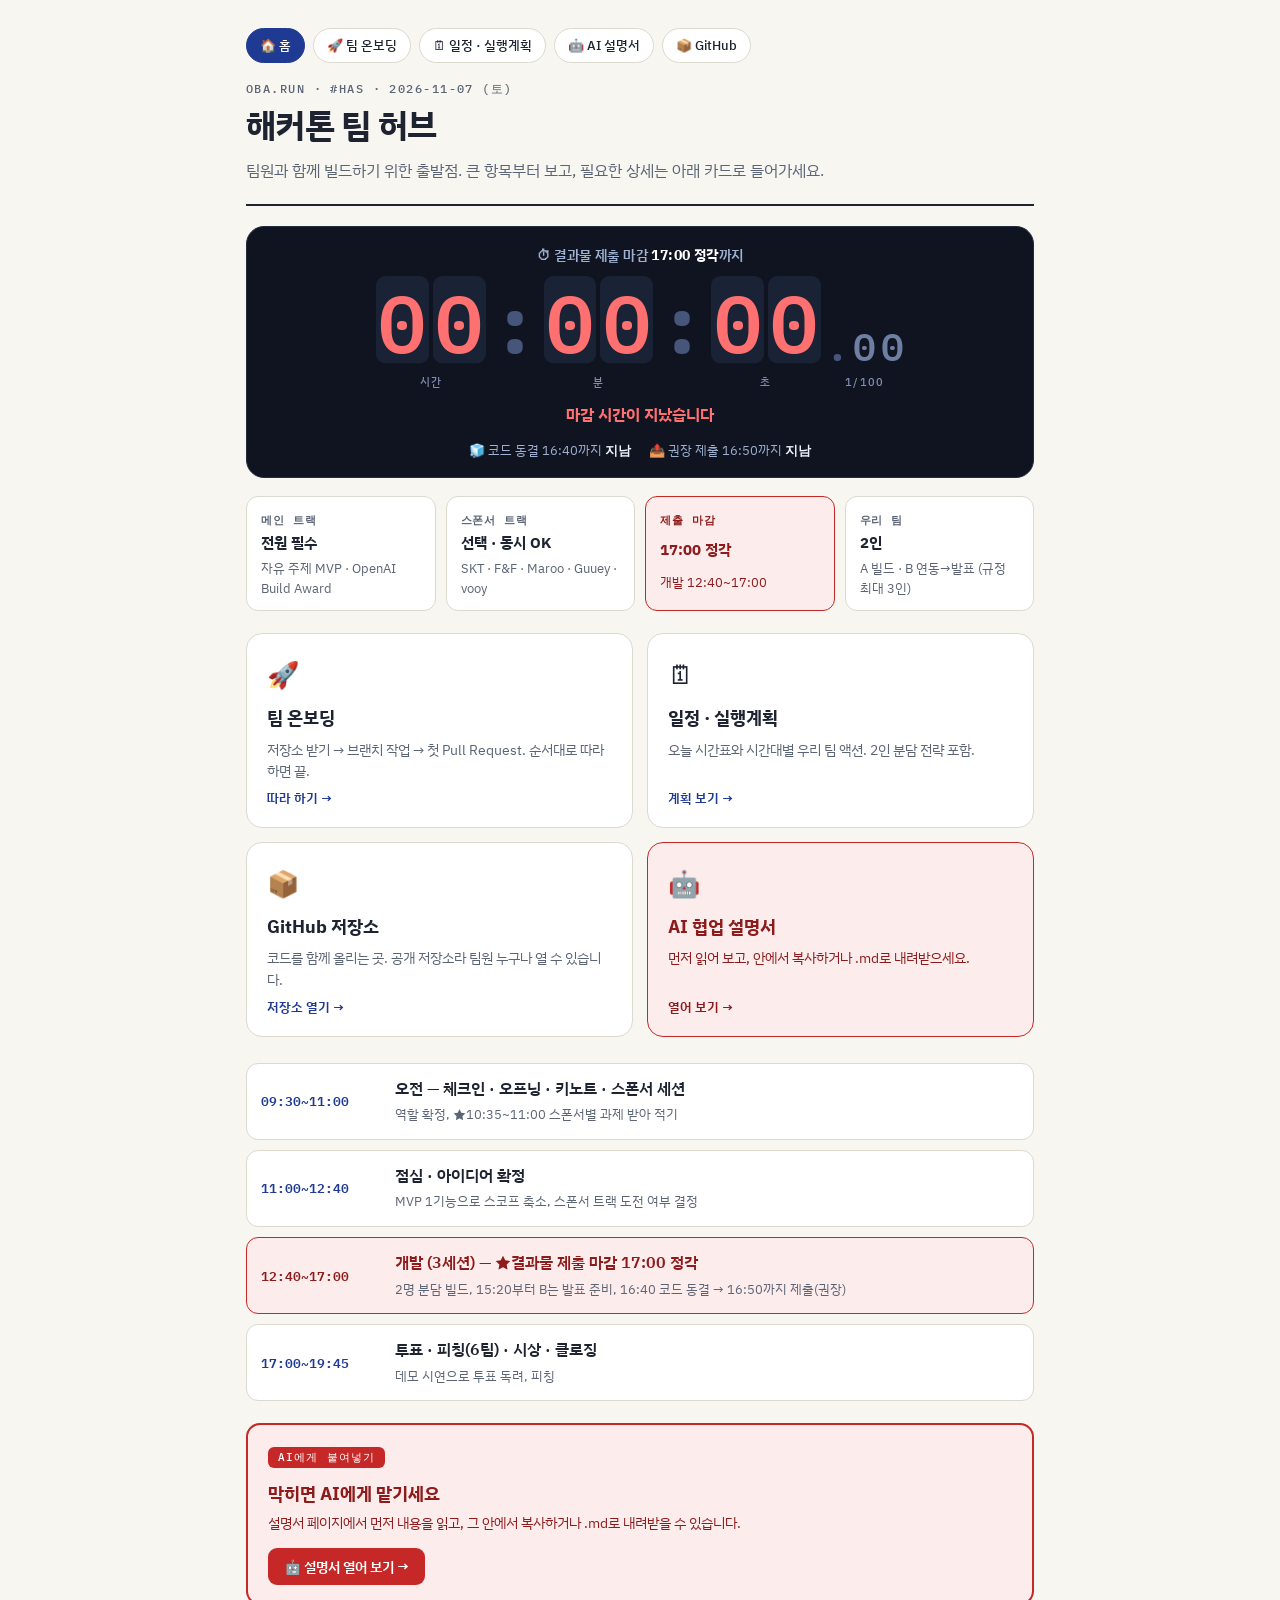
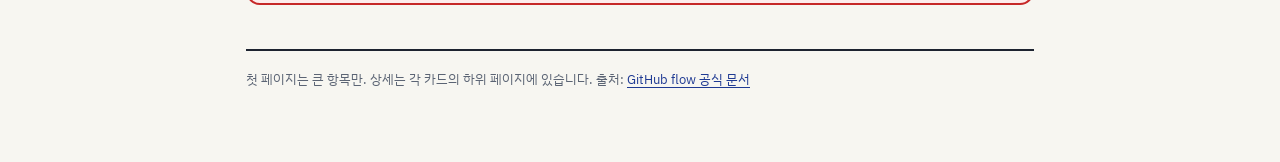
==== commit 1a4f58b4: "style: 마감 타이머 차분하게 - 1/100초는 작고 흐린 숫자로, 회전 없이 바로 바뀜 - 초 이상 자리는 튕김 없이 부드럽게 한 번 넘어감 - 마감 10분 전 깜빡임을 느리" ====
--- a/index.html
+++ b/index.html
@@ -32,7 +32,6 @@
       <span class="grp"><span data-g="m"></span><span class="u">분</span></span>
       <span class="sep">:</span>
       <span class="grp"><span data-g="s"></span><span class="u">초</span></span>
-      <span class="sep">.</span>
       <span class="grp cs"><span data-g="c"></span><span class="u">1/100</span></span>
     </div>
     <p class="dl-over" id="dl-over" hidden>마감 시간이 지났습니다</p>
--- a/styles.css
+++ b/styles.css
@@ -132,13 +132,13 @@
 .odo .u{font:500 11px var(--fb);letter-spacing:.12em;color:#7f8fb0}
 .odo .sep{font:600 clamp(30px,9vw,80px)/1.15 var(--fm);color:#46557a}
 .odo-d{display:inline-block;height:1.15em;width:.66em;overflow:hidden;background:#1a2235;border-radius:.12em;font:600 clamp(30px,9vw,80px)/1.15 var(--fm);color:#f4f7ff;text-align:center;box-shadow:inset 0 -.06em 0 rgba(0,0,0,.4)}
-.odo-strip{display:flex;flex-direction:column;transition:transform .55s cubic-bezier(.18,.89,.32,1.15)}
+.odo-strip{display:flex;flex-direction:column;transition:transform .35s cubic-bezier(.25,.8,.3,1)}
 .odo-strip>span{display:block;height:1.15em;line-height:1.15em}
 .deadline.warn .odo-d{color:#ffcf5c}
 .deadline.crit{border-color:#ff5a5a;box-shadow:0 0 0 3px rgba(255,90,90,.28)}
 .deadline.crit .odo-d,.deadline.over .odo-d{color:#ff7070}
-@media (prefers-reduced-motion:no-preference){.deadline.crit{animation:dlpulse 1s ease-in-out infinite}}
-@keyframes dlpulse{50%{box-shadow:0 0 0 8px rgba(255,90,90,.12)}}
+@media (prefers-reduced-motion:no-preference){.deadline.crit{animation:dlpulse 2.4s ease-in-out infinite}}
+@keyframes dlpulse{50%{box-shadow:0 0 0 6px rgba(255,90,90,.08)}}
 @media (prefers-reduced-motion:reduce){.odo-strip{transition:none}}
 .dl-ms{display:flex;flex-wrap:wrap;justify-content:center;gap:6px 18px;font-size:13px;color:#9fb0d0}
 .dl-ms b{font:600 13px var(--fm);color:#eef2fb;font-variant-numeric:tabular-nums}
@@ -146,8 +146,7 @@
 .nav a.dl-chip{margin-left:auto;background:#0f1420;color:#eef2fb;border-color:#0f1420}
 .nav a.dl-chip b{font:600 13px var(--fm);font-variant-numeric:tabular-nums}
 /* 1/100초: 10분의 1초는 짧게, 100분의 1초는 매 프레임 회전 */
-.odo-d.tenths .odo-strip{transition:transform .12s linear}
-.odo-d.hund .odo-strip{transition:transform .04s linear}
-.grp.cs .odo-d{color:#8fb4ff}
-.deadline.warn .grp.cs .odo-d{color:#ffcf5c}
-.deadline.crit .grp.cs .odo-d,.deadline.over .grp.cs .odo-d{color:#ff7070}
+.odo-d.tenths .odo-strip,.odo-d.hund .odo-strip{transition:none}
+.grp.cs{align-self:flex-end}
+.grp.cs .odo-d{font-size:clamp(16px,4.4vw,38px);width:.62em;color:#6f7fa3;background:transparent;box-shadow:none}
+.grp.cs [data-g="c"]::before{content:".";font:600 clamp(16px,4.4vw,38px)/1.15 var(--fm);color:#46557a}
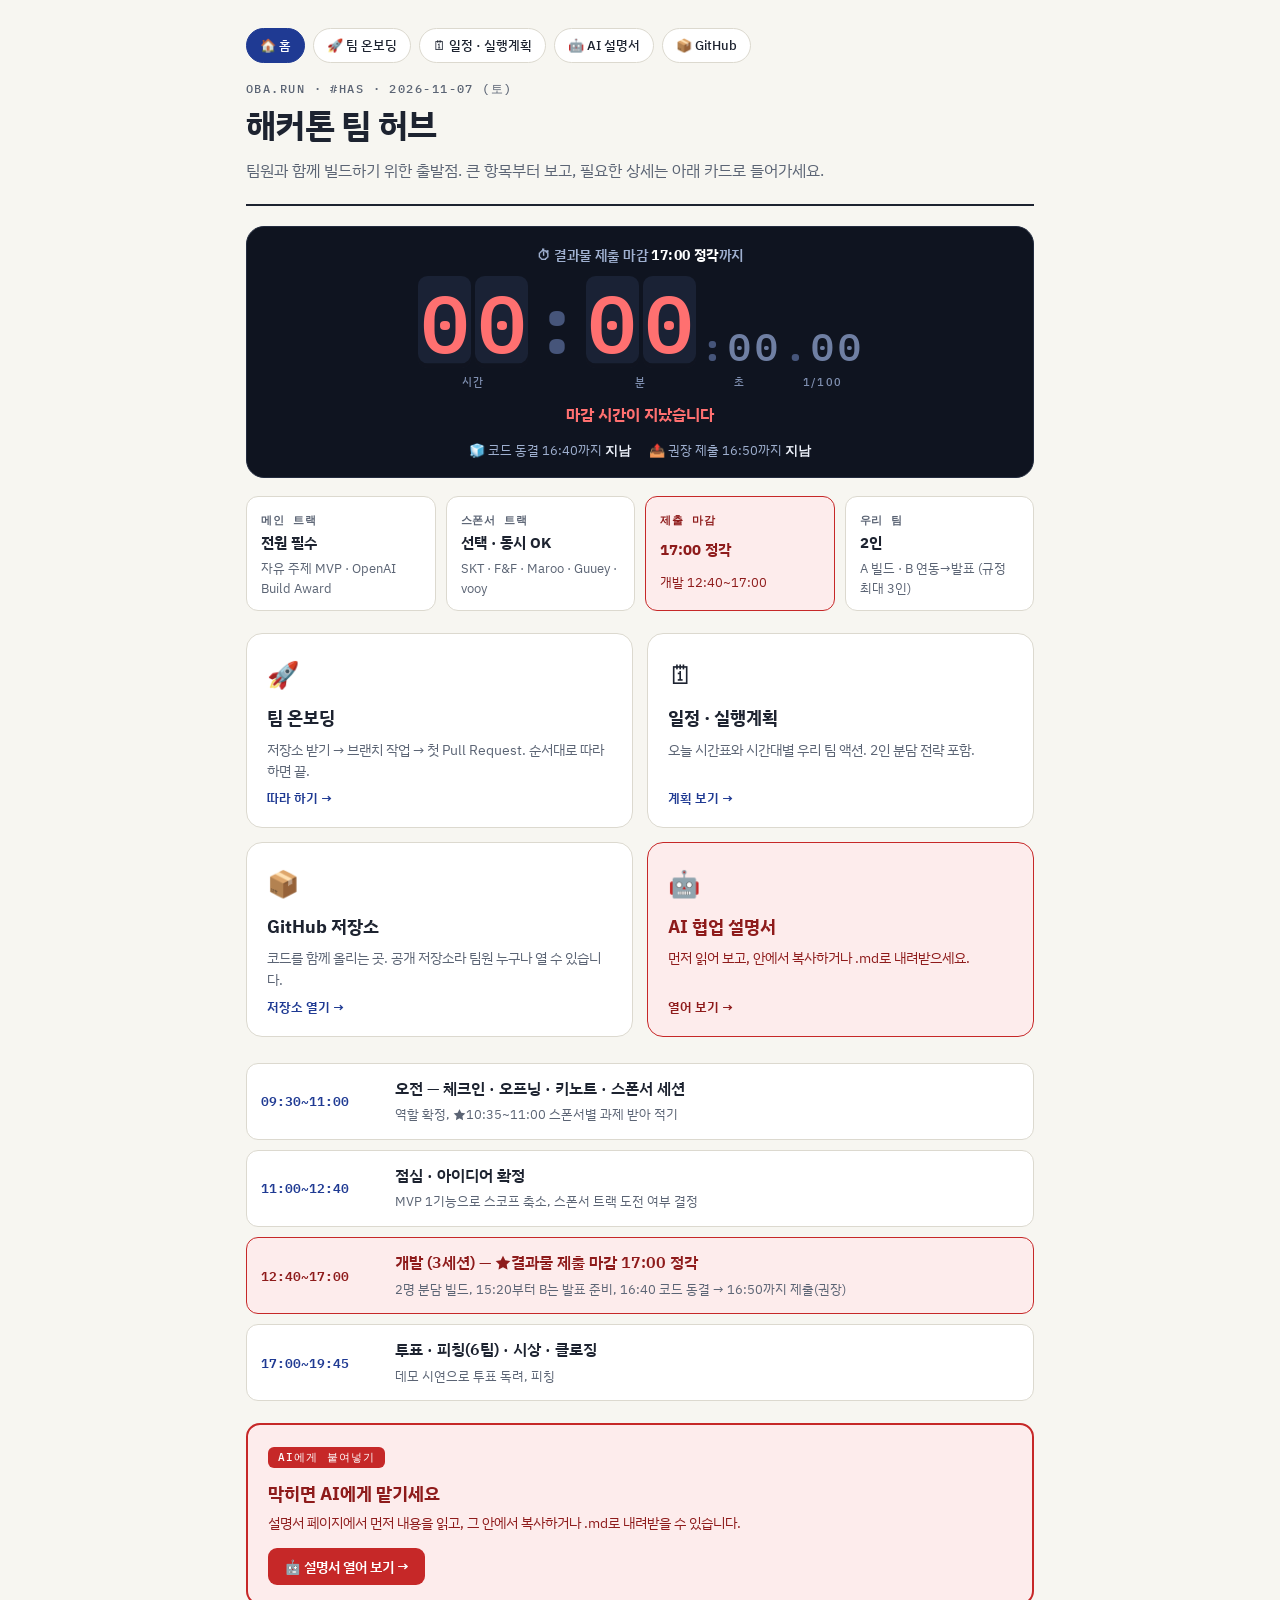
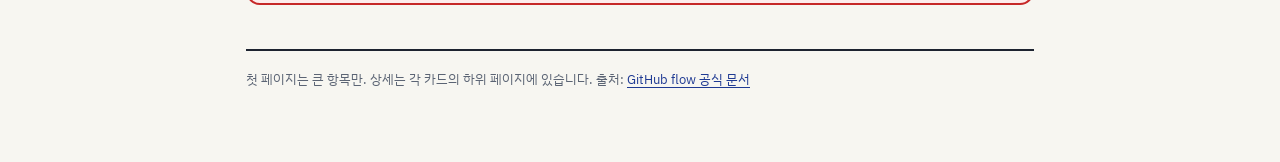
==== commit 73124d82: "style: 마감 타이머 초도 작고 흐리게(회전 없음), 큰 숫자는 시:분만 Co-Authored-By: Claude Opus 5.5 <noreply@anthropic.com>" ====
--- a/index.html
+++ b/index.html
@@ -30,8 +30,7 @@
       <span class="grp"><span data-g="h"></span><span class="u">시간</span></span>
       <span class="sep">:</span>
       <span class="grp"><span data-g="m"></span><span class="u">분</span></span>
-      <span class="sep">:</span>
-      <span class="grp"><span data-g="s"></span><span class="u">초</span></span>
+      <span class="grp cs"><span data-g="s"></span><span class="u">초</span></span>
       <span class="grp cs"><span data-g="c"></span><span class="u">1/100</span></span>
     </div>
     <p class="dl-over" id="dl-over" hidden>마감 시간이 지났습니다</p>
--- a/styles.css
+++ b/styles.css
@@ -150,3 +150,6 @@
 .grp.cs{align-self:flex-end}
 .grp.cs .odo-d{font-size:clamp(16px,4.4vw,38px);width:.62em;color:#6f7fa3;background:transparent;box-shadow:none}
 .grp.cs [data-g="c"]::before{content:".";font:600 clamp(16px,4.4vw,38px)/1.15 var(--fm);color:#46557a}
+/* 초도 작고 흐리게, 회전 없이 */
+.grp.cs .odo-strip{transition:none}
+.grp.cs [data-g="s"]::before{content:":";font:600 clamp(16px,4.4vw,38px)/1.15 var(--fm);color:#46557a}
